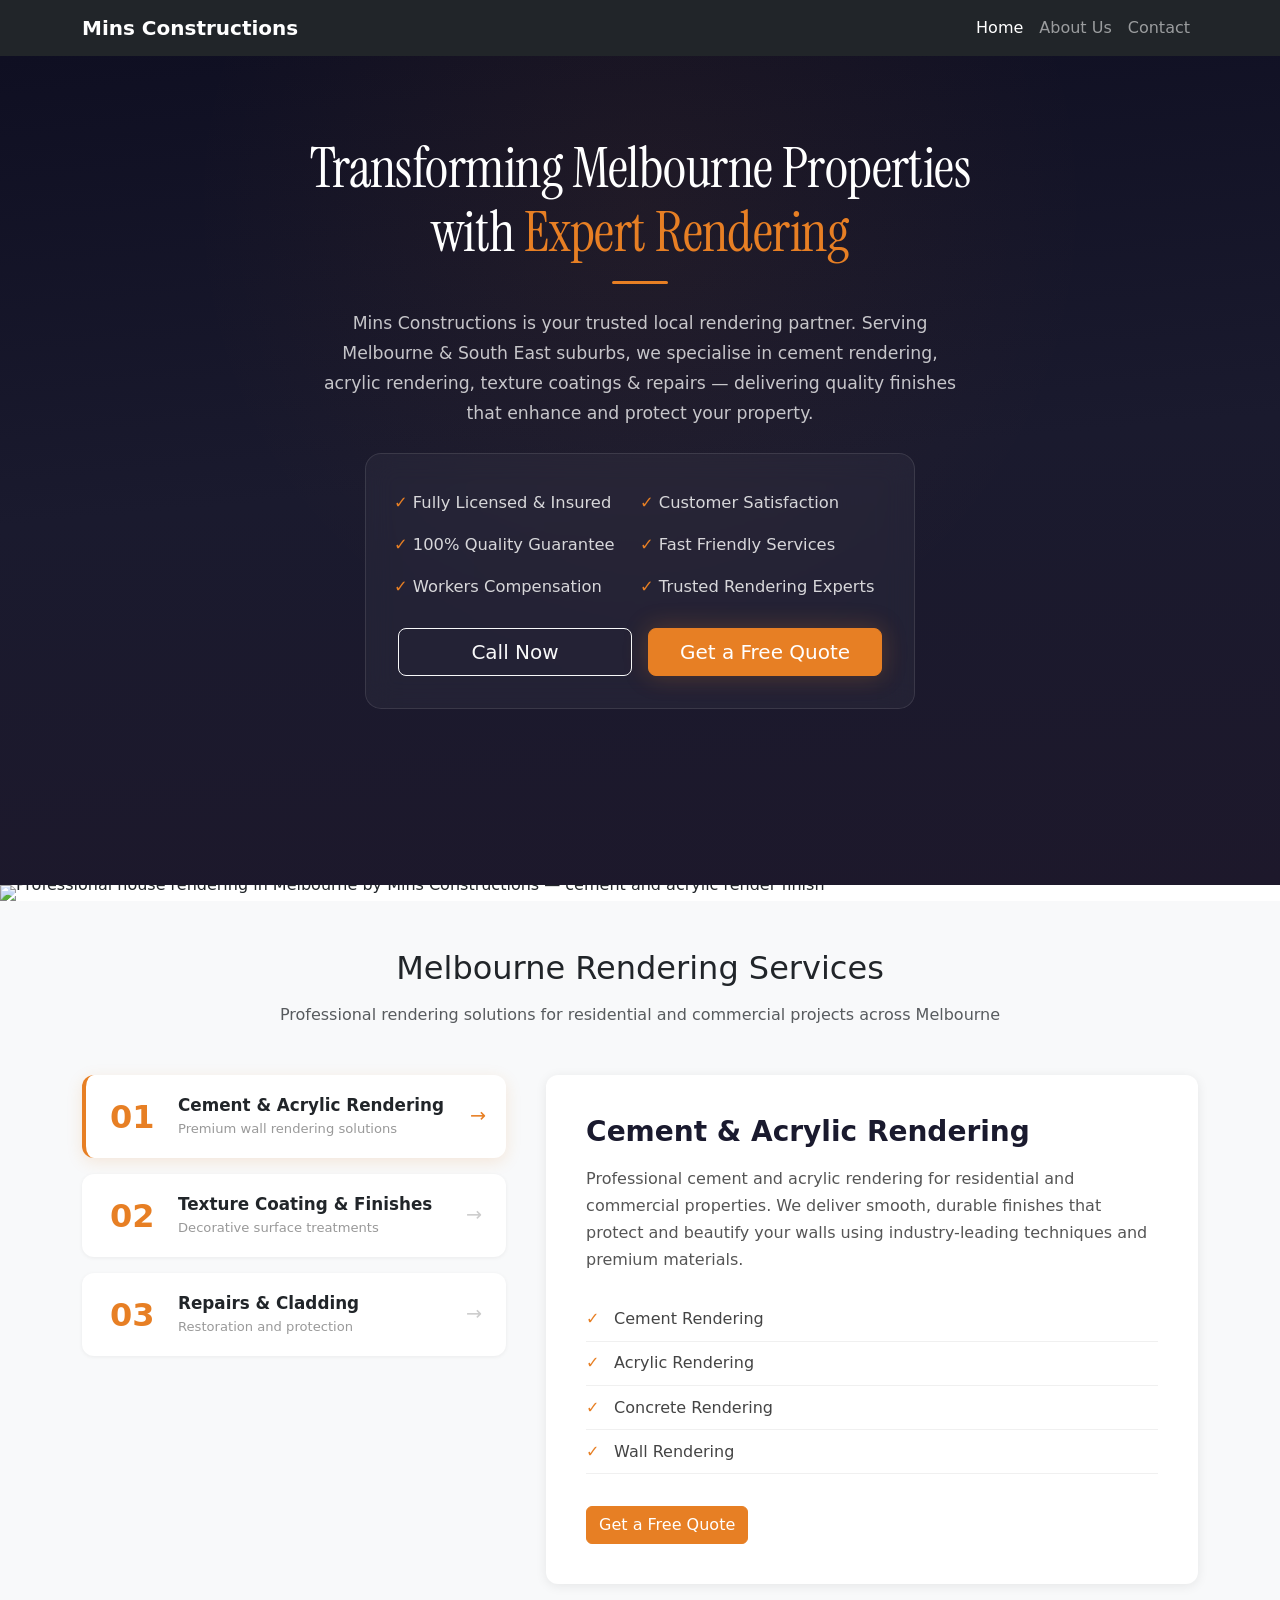
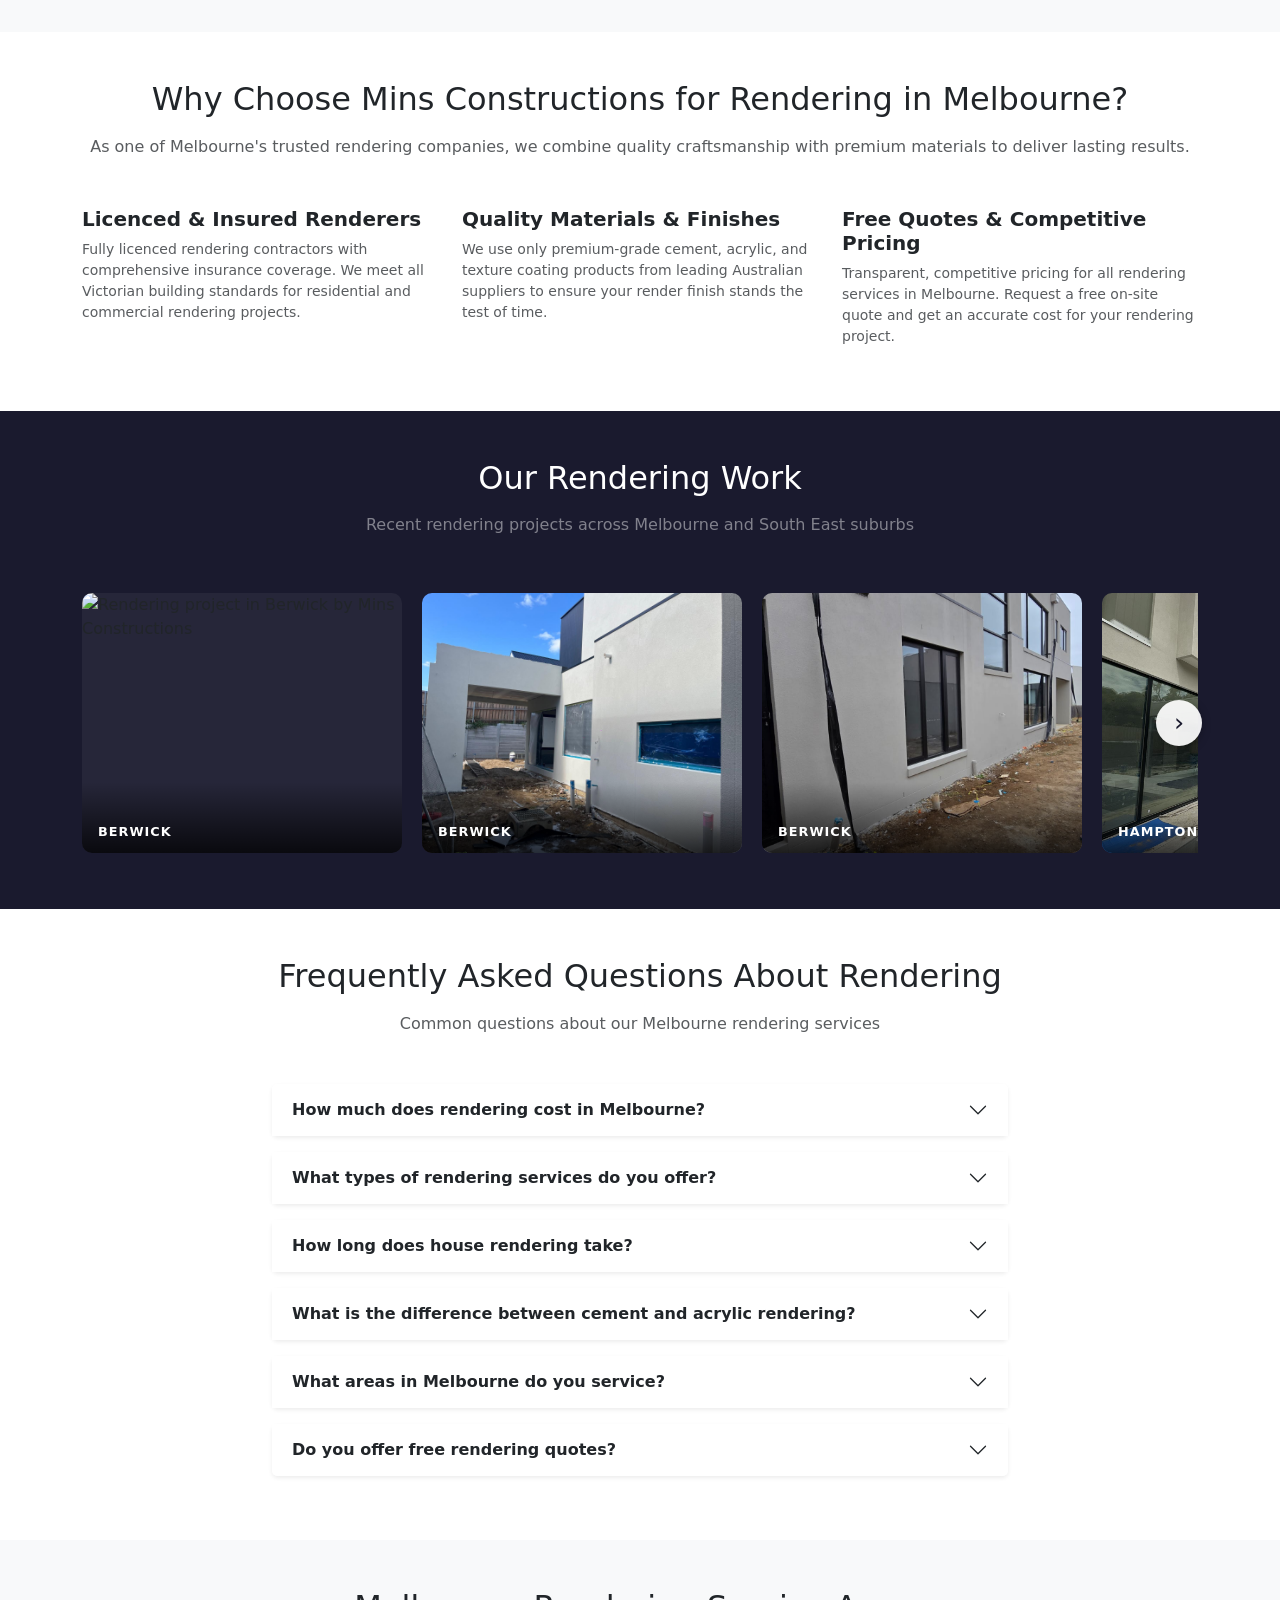
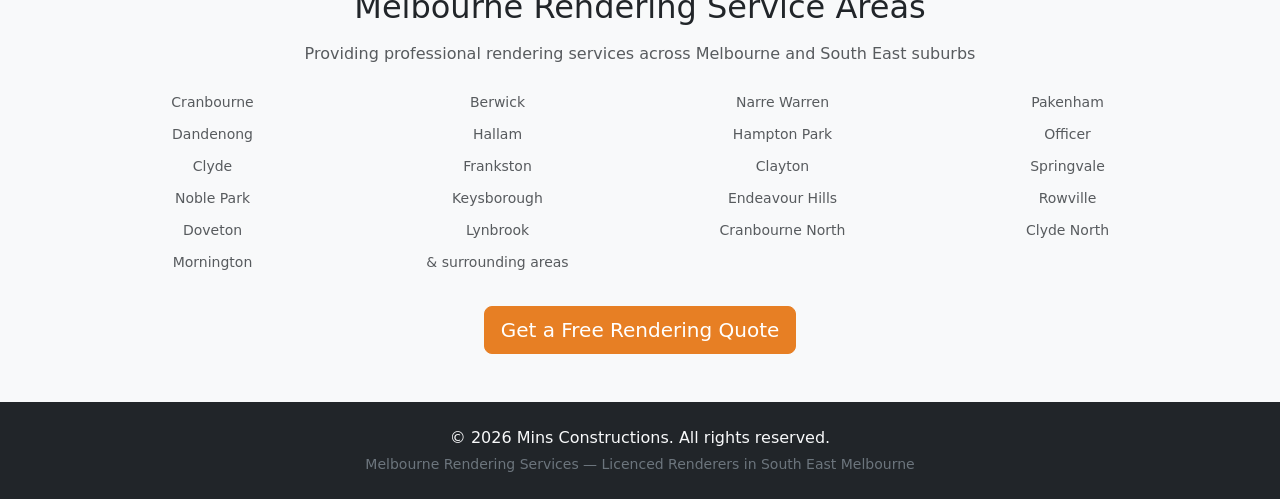
==== index.html @ 4effcf5e "Homepage redesign: interactive services, gallery reel, SEO overhaul, hero polish, and branding Major" ====
<!DOCTYPE html>
<html lang="en">
<head>
  <meta charset="UTF-8">
  <meta name="viewport" content="width=device-width, initial-scale=1">
  <link rel="icon" type="image/svg+xml" href="images/logo.svg">
  <link rel="icon" type="image/png" sizes="32x32" href="images/favicon-32.png">
  <link rel="icon" type="image/png" sizes="16x16" href="images/favicon-16.png">
  <title>Expert Rendering Services Melbourne | Mins Constructions | Licenced Renderers</title>
  <meta name="description" content="Mins Constructions — your trusted Melbourne rendering specialists. Cement rendering, acrylic rendering, texture coatings &amp; repairs across South East Melbourne. Licenced, insured &amp; quality guaranteed. Free quotes.">
  <link rel="canonical" href="https://minsconstructions.com.au/">
  <meta property="og:title" content="Expert Rendering Services Melbourne | Mins Constructions">
  <meta property="og:description" content="Your trusted Melbourne rendering specialists. Cement &amp; acrylic rendering, texture coatings &amp; repairs across South East Melbourne. Free quotes.">
  <meta property="og:type" content="website">
  <meta property="og:url" content="https://minsconstructions.com.au/">
  <meta property="og:locale" content="en_AU">
  <meta property="og:site_name" content="Mins Constructions">
  <meta property="og:image" content="https://minsconstructions.com.au/photos/site/home_page.jpg">
  <meta name="twitter:card" content="summary_large_image">
  <meta name="twitter:title" content="Expert Rendering Services Melbourne | Mins Constructions">
  <meta name="twitter:description" content="Your trusted Melbourne rendering specialists. Cement &amp; acrylic rendering, texture coatings &amp; repairs across South East Melbourne. Free quotes.">
  <meta name="twitter:image" content="https://minsconstructions.com.au/photos/site/home_page.jpg">
  <meta name="robots" content="index, follow">
  <meta name="author" content="Mins Constructions">
  <meta name="keywords" content="rendering Melbourne, renderers Melbourne, Melbourne rendering services, cement rendering Melbourne, acrylic rendering Melbourne, house rendering Melbourne, wall rendering, rendering company Melbourne, render construction, Cranbourne rendering, Berwick rendering, Narre Warren rendering, Dandenong rendering, Pakenham rendering, South East Melbourne rendering, rendering services Melbourne, Hebel rendering, texture coating Melbourne, rendering specialists Melbourne, rendering contractors Melbourne">
  <meta name="geo.region" content="AU-VIC">
  <meta name="geo.placename" content="South East Melbourne">
  <script type="application/ld+json">
  {
    "@context": "https://schema.org",
    "@type": "LocalBusiness",
    "@id": "https://minsconstructions.com.au/#business",
    "name": "Mins Constructions",
    "description": "Licenced Melbourne renderers providing professional rendering services including cement rendering, acrylic rendering, texture coating, Hebel rendering, render cladding, and render repairs for residential and commercial properties across Melbourne and South East suburbs.",
    "url": "https://minsconstructions.com.au/",
    "telephone": "+61494368587",
    "email": "contact@minsconstructions.com.au",
    "image": "https://minsconstructions.com.au/photos/site/home_page.jpg",
    "priceRange": "$$",
    "address": {
      "@type": "PostalAddress",
      "addressLocality": "South East Melbourne",
      "addressRegion": "VIC",
      "addressCountry": "AU"
    },
    "geo": {
      "@type": "GeoCoordinates",
      "latitude": -38.0996,
      "longitude": 145.2834
    },
    "areaServed": [
      {"@type": "City", "name": "Melbourne"},
      {"@type": "City", "name": "Cranbourne"},
      {"@type": "City", "name": "Berwick"},
      {"@type": "City", "name": "Narre Warren"},
      {"@type": "City", "name": "Pakenham"},
      {"@type": "City", "name": "Officer"},
      {"@type": "City", "name": "Clyde"},
      {"@type": "City", "name": "Dandenong"},
      {"@type": "City", "name": "Hallam"},
      {"@type": "City", "name": "Hampton Park"},
      {"@type": "City", "name": "Frankston"},
      {"@type": "City", "name": "Clayton"},
      {"@type": "City", "name": "Springvale"},
      {"@type": "City", "name": "Noble Park"},
      {"@type": "City", "name": "Keysborough"},
      {"@type": "City", "name": "Endeavour Hills"},
      {"@type": "City", "name": "Rowville"},
      {"@type": "City", "name": "Doveton"},
      {"@type": "City", "name": "Lynbrook"},
      {"@type": "City", "name": "Cranbourne North"},
      {"@type": "City", "name": "Clyde North"},
      {"@type": "City", "name": "Mornington"}
    ],
    "hasOfferCatalog": {
      "@type": "OfferCatalog",
      "name": "Rendering Services",
      "itemListElement": [
        {"@type": "Offer", "itemOffered": {"@type": "Service", "name": "Cement Rendering"}},
        {"@type": "Offer", "itemOffered": {"@type": "Service", "name": "Acrylic Rendering"}},
        {"@type": "Offer", "itemOffered": {"@type": "Service", "name": "Texture Coating"}},
        {"@type": "Offer", "itemOffered": {"@type": "Service", "name": "Render Cladding"}},
        {"@type": "Offer", "itemOffered": {"@type": "Service", "name": "Wall Rendering"}},
        {"@type": "Offer", "itemOffered": {"@type": "Service", "name": "Hebel Rendering"}},
        {"@type": "Offer", "itemOffered": {"@type": "Service", "name": "Float & Set"}},
        {"@type": "Offer", "itemOffered": {"@type": "Service", "name": "Concrete Rendering"}},
        {"@type": "Offer", "itemOffered": {"@type": "Service", "name": "Sand & Cement Repairs"}}
      ]
    },
    "aggregateRating": {
      "@type": "AggregateRating",
      "ratingValue": "4.8",
      "reviewCount": "6",
      "bestRating": "5"
    },
    "openingHoursSpecification": [
      {
        "@type": "OpeningHoursSpecification",
        "dayOfWeek": ["Monday", "Tuesday", "Wednesday", "Thursday", "Friday"],
        "opens": "07:00",
        "closes": "17:00"
      },
      {
        "@type": "OpeningHoursSpecification",
        "dayOfWeek": "Saturday",
        "opens": "08:00",
        "closes": "12:00"
      }
    ]
  }
  </script>
  <script type="application/ld+json">
  {
    "@context": "https://schema.org",
    "@type": "WebSite",
    "name": "Mins Constructions",
    "url": "https://minsconstructions.com.au/"
  }
  </script>
  <script type="application/ld+json">
  {
    "@context": "https://schema.org",
    "@type": "BreadcrumbList",
    "itemListElement": [
      {"@type": "ListItem", "position": 1, "name": "Home", "item": "https://minsconstructions.com.au/"}
    ]
  }
  </script>
  <script type="application/ld+json">
  {
    "@context": "https://schema.org",
    "@type": "FAQPage",
    "mainEntity": [
      {
        "@type": "Question",
        "name": "How much does rendering cost in Melbourne?",
        "acceptedAnswer": {
          "@type": "Answer",
          "text": "Rendering costs in Melbourne typically range from $30 to $60 per square metre depending on the type of render (cement or acrylic), surface condition, and project size. Mins Constructions offers free on-site quotes so you get an accurate price for your specific project."
        }
      },
      {
        "@type": "Question",
        "name": "What types of rendering services do you offer in Melbourne?",
        "acceptedAnswer": {
          "@type": "Answer",
          "text": "We offer a full range of rendering services across Melbourne including cement rendering, acrylic rendering, texture coating, Hebel rendering, float and set plastering, concrete rendering, wall rendering, render cladding, and sand and cement repairs for both residential and commercial properties."
        }
      },
      {
        "@type": "Question",
        "name": "How long does house rendering take?",
        "acceptedAnswer": {
          "@type": "Answer",
          "text": "A standard house rendering project in Melbourne typically takes 3 to 7 days depending on the size of the property, the type of render chosen, and weather conditions. Larger commercial projects may take longer. We provide a clear timeline with every quote."
        }
      },
      {
        "@type": "Question",
        "name": "What is the difference between cement rendering and acrylic rendering?",
        "acceptedAnswer": {
          "@type": "Answer",
          "text": "Cement rendering uses a sand and cement mix that creates a strong, traditional finish ideal for brick and block walls. Acrylic rendering uses a polymer-modified mix that is more flexible, crack-resistant, and comes in a wider range of colours and textures. Both are popular choices for Melbourne homes."
        }
      },
      {
        "@type": "Question",
        "name": "What areas in Melbourne do you service?",
        "acceptedAnswer": {
          "@type": "Answer",
          "text": "Mins Constructions provides rendering services across Melbourne and South East Melbourne including Cranbourne, Berwick, Narre Warren, Pakenham, Officer, Clyde, Dandenong, Hallam, Hampton Park, Frankston, Clayton, Springvale, Noble Park, Keysborough, Endeavour Hills, Rowville, and surrounding suburbs."
        }
      },
      {
        "@type": "Question",
        "name": "Do you offer free rendering quotes?",
        "acceptedAnswer": {
          "@type": "Answer",
          "text": "Yes, Mins Constructions offers completely free, no-obligation quotes for all rendering projects in Melbourne. Contact us by phone or through our online form and we will arrange a convenient time to assess your project and provide a detailed quote."
        }
      }
    ]
  }
  </script>
  <link rel="preconnect" href="https://fonts.googleapis.com">
  <link rel="preconnect" href="https://fonts.gstatic.com" crossorigin>
  <link href="https://fonts.googleapis.com/css2?family=Instrument+Serif&display=swap" rel="stylesheet">
  <link href="https://cdn.jsdelivr.net/npm/bootstrap@5.3.8/dist/css/bootstrap.min.css" rel="stylesheet" crossorigin="anonymous">
  <link rel="stylesheet" href="css/custom.css">
</head>
<body>

  <nav class="navbar navbar-expand-lg navbar-dark bg-dark sticky-top">
    <div class="container">
      <a class="navbar-brand fw-bold" href="index.html">Mins Constructions</a>
      <button class="navbar-toggler" type="button" data-bs-toggle="collapse" data-bs-target="#mainNav" aria-controls="mainNav" aria-expanded="false" aria-label="Toggle navigation">
        <span class="navbar-toggler-icon"></span>
      </button>
      <div class="collapse navbar-collapse" id="mainNav">
        <ul class="navbar-nav ms-auto">
          <li class="nav-item"><a class="nav-link active" aria-current="page" href="index.html">Home</a></li>
          <li class="nav-item"><a class="nav-link" href="about.html">About Us</a></li>
          <li class="nav-item"><a class="nav-link" href="contact.html">Contact</a></li>
        </ul>
      </div>
    </div>
  </nav>

  <section class="hero text-center">
    <div class="container">
      <h1 class="display-4 mb-3 hero-title">Transforming Melbourne Properties<br class="d-none d-lg-inline"> with <span class="text-accent">Expert Rendering</span></h1>
      <div class="hero-accent mx-auto mb-4"></div>
      <p class="lead mb-4 hero-lead mx-auto">Mins Constructions is your trusted local rendering partner. Serving Melbourne &amp; South East suburbs, we specialise in cement rendering, acrylic rendering, texture coatings &amp; repairs — delivering quality finishes that enhance and protect your property.</p>
      <div class="hero-box mx-auto">
        <ul class="hero-services list-unstyled row g-2 text-start mb-4">
          <li class="col-6"><span class="text-accent">&#10003;</span> Fully Licensed &amp; Insured</li>
          <li class="col-6"><span class="text-accent">&#10003;</span> Customer Satisfaction</li>
          <li class="col-6"><span class="text-accent">&#10003;</span> 100% Quality Guarantee</li>
          <li class="col-6"><span class="text-accent">&#10003;</span> Fast Friendly Services</li>
          <li class="col-6"><span class="text-accent">&#10003;</span> Workers Compensation</li>
          <li class="col-6"><span class="text-accent">&#10003;</span> Trusted Rendering Experts</li>
        </ul>
        <div class="row g-3">
          <div class="col-12 col-sm-6">
            <a href="tel:0494368587" class="btn btn-outline-light btn-lg w-100">Call Now</a>
          </div>
          <div class="col-12 col-sm-6">
            <a href="contact.html" class="btn btn-primary btn-lg w-100">Get a Free Quote</a>
          </div>
        </div>
      </div>
    </div>
  </section>

  <div class="content-overlay">
    <section class="parallax-section">
      <img src="photos/site/home_page.jpg" alt="Professional house rendering in Melbourne by Mins Constructions — cement and acrylic render finish" class="parallax-img">
    </section>

    <section id="services" class="py-5 bg-light">
      <div class="container">
        <h2 class="text-center mb-3">Melbourne Rendering Services</h2>
        <p class="text-center text-muted mb-5">Professional rendering solutions for residential and commercial projects across Melbourne</p>
        <div class="services-split">
          <div class="services-cards">
            <div class="svc-card active" data-svc="0">
              <span class="svc-num">01</span>
              <div class="svc-info">
                <h4 class="svc-title">Cement &amp; Acrylic Rendering</h4>
                <p class="svc-tagline">Premium wall rendering solutions</p>
              </div>
              <span class="svc-arrow">&rarr;</span>
            </div>
            <div class="svc-card" data-svc="1">
              <span class="svc-num">02</span>
              <div class="svc-info">
                <h4 class="svc-title">Texture Coating &amp; Finishes</h4>
                <p class="svc-tagline">Decorative surface treatments</p>
              </div>
              <span class="svc-arrow">&rarr;</span>
            </div>
            <div class="svc-card" data-svc="2">
              <span class="svc-num">03</span>
              <div class="svc-info">
                <h4 class="svc-title">Repairs &amp; Cladding</h4>
                <p class="svc-tagline">Restoration and protection</p>
              </div>
              <span class="svc-arrow">&rarr;</span>
            </div>
          </div>
          <div class="svc-detail">
            <div class="svc-detail-inner active" data-detail="0">
              <h3>Cement &amp; Acrylic Rendering</h3>
              <p>Professional cement and acrylic rendering for residential and commercial properties. We deliver smooth, durable finishes that protect and beautify your walls using industry-leading techniques and premium materials.</p>
              <ul>
                <li>Cement Rendering</li>
                <li>Acrylic Rendering</li>
                <li>Concrete Rendering</li>
                <li>Wall Rendering</li>
              </ul>
              <a href="contact.html" class="btn btn-primary">Get a Free Quote</a>
            </div>
            <div class="svc-detail-inner" data-detail="1">
              <h3>Texture Coating &amp; Specialist Finishes</h3>
              <p>Transform your walls with decorative texture coatings and specialist plastering. From modern smooth finishes to bold textured surfaces, we create the exact look you envision with precision and care.</p>
              <ul>
                <li>Texture Coating</li>
                <li>Float &amp; Set Plastering</li>
                <li>Hebel Rendering</li>
              </ul>
              <a href="contact.html" class="btn btn-primary">Get a Free Quote</a>
            </div>
            <div class="svc-detail-inner" data-detail="2">
              <h3>Repairs &amp; Cladding</h3>
              <p>Expert repair and restoration of damaged render surfaces, plus seamless render-over-cladding systems for a weather-resistant exterior that stands the test of time.</p>
              <ul>
                <li>Sand &amp; Cement Repairs</li>
                <li>Render Cladding</li>
                <li>Surface Restoration</li>
              </ul>
              <a href="contact.html" class="btn btn-primary">Get a Free Quote</a>
            </div>
          </div>
        </div>
      </div>
    </section>

    <section class="py-5 bg-white">
      <div class="container">
        <h2 class="text-center mb-3">Why Choose Mins Constructions for Rendering in Melbourne?</h2>
        <p class="text-muted text-center mb-5">As one of Melbourne's trusted rendering companies, we combine quality craftsmanship with premium materials to deliver lasting results.</p>
        <div class="row g-4">
          <div class="col-md-4">
            <h5 class="fw-semibold">Licenced &amp; Insured Renderers</h5>
            <p class="text-muted small">Fully licenced rendering contractors with comprehensive insurance coverage. We meet all Victorian building standards for residential and commercial rendering projects.</p>
          </div>
          <div class="col-md-4">
            <h5 class="fw-semibold">Quality Materials &amp; Finishes</h5>
            <p class="text-muted small">We use only premium-grade cement, acrylic, and texture coating products from leading Australian suppliers to ensure your render finish stands the test of time.</p>
          </div>
          <div class="col-md-4">
            <h5 class="fw-semibold">Free Quotes &amp; Competitive Pricing</h5>
            <p class="text-muted small">Transparent, competitive pricing for all rendering services in Melbourne. Request a free on-site quote and get an accurate cost for your rendering project.</p>
          </div>
        </div>
      </div>
    </section>

    <section class="py-5 gallery-section">
      <div class="container">
        <h2 class="text-center text-white mb-3">Our Rendering Work</h2>
        <p class="text-center gallery-muted mb-5">Recent rendering projects across Melbourne and South East suburbs</p>
        <div id="gallery">
          <p class="text-center gallery-muted">Loading gallery...</p>
        </div>
      </div>
    </section>

    <section class="py-5 bg-white">
      <div class="container">
        <h2 class="text-center mb-3">Frequently Asked Questions About Rendering</h2>
        <p class="text-center text-muted mb-5">Common questions about our Melbourne rendering services</p>
        <div class="row justify-content-center">
          <div class="col-lg-8">
            <div class="accordion" id="faqAccordion">
              <div class="accordion-item border-0 mb-3 shadow-sm rounded">
                <h3 class="accordion-header">
                  <button class="accordion-button collapsed fw-semibold" type="button" data-bs-toggle="collapse" data-bs-target="#faq1">How much does rendering cost in Melbourne?</button>
                </h3>
                <div id="faq1" class="accordion-collapse collapse" data-bs-parent="#faqAccordion">
                  <div class="accordion-body text-muted">Rendering costs in Melbourne typically range from $30 to $60 per square metre depending on the type of render (cement or acrylic), surface condition, and project size. Mins Constructions offers free on-site quotes so you get an accurate price for your specific project.</div>
                </div>
              </div>
              <div class="accordion-item border-0 mb-3 shadow-sm rounded">
                <h3 class="accordion-header">
                  <button class="accordion-button collapsed fw-semibold" type="button" data-bs-toggle="collapse" data-bs-target="#faq2">What types of rendering services do you offer?</button>
                </h3>
                <div id="faq2" class="accordion-collapse collapse" data-bs-parent="#faqAccordion">
                  <div class="accordion-body text-muted">We offer a full range of rendering services across Melbourne including cement rendering, acrylic rendering, texture coating, Hebel rendering, float and set plastering, concrete rendering, wall rendering, render cladding, and sand and cement repairs for both residential and commercial properties.</div>
                </div>
              </div>
              <div class="accordion-item border-0 mb-3 shadow-sm rounded">
                <h3 class="accordion-header">
                  <button class="accordion-button collapsed fw-semibold" type="button" data-bs-toggle="collapse" data-bs-target="#faq3">How long does house rendering take?</button>
                </h3>
                <div id="faq3" class="accordion-collapse collapse" data-bs-parent="#faqAccordion">
                  <div class="accordion-body text-muted">A standard house rendering project in Melbourne typically takes 3 to 7 days depending on the size of the property, the type of render chosen, and weather conditions. Larger commercial projects may take longer. We provide a clear timeline with every quote.</div>
                </div>
              </div>
              <div class="accordion-item border-0 mb-3 shadow-sm rounded">
                <h3 class="accordion-header">
                  <button class="accordion-button collapsed fw-semibold" type="button" data-bs-toggle="collapse" data-bs-target="#faq4">What is the difference between cement and acrylic rendering?</button>
                </h3>
                <div id="faq4" class="accordion-collapse collapse" data-bs-parent="#faqAccordion">
                  <div class="accordion-body text-muted">Cement rendering uses a sand and cement mix that creates a strong, traditional finish ideal for brick and block walls. Acrylic rendering uses a polymer-modified mix that is more flexible, crack-resistant, and comes in a wider range of colours and textures. Both are popular choices for Melbourne homes.</div>
                </div>
              </div>
              <div class="accordion-item border-0 mb-3 shadow-sm rounded">
                <h3 class="accordion-header">
                  <button class="accordion-button collapsed fw-semibold" type="button" data-bs-toggle="collapse" data-bs-target="#faq5">What areas in Melbourne do you service?</button>
                </h3>
                <div id="faq5" class="accordion-collapse collapse" data-bs-parent="#faqAccordion">
                  <div class="accordion-body text-muted">Mins Constructions provides rendering services across Melbourne and South East Melbourne including Cranbourne, Berwick, Narre Warren, Pakenham, Officer, Clyde, Dandenong, Hallam, Hampton Park, Frankston, Clayton, Springvale, Noble Park, Keysborough, Endeavour Hills, Rowville, and surrounding suburbs.</div>
                </div>
              </div>
              <div class="accordion-item border-0 mb-3 shadow-sm rounded">
                <h3 class="accordion-header">
                  <button class="accordion-button collapsed fw-semibold" type="button" data-bs-toggle="collapse" data-bs-target="#faq6">Do you offer free rendering quotes?</button>
                </h3>
                <div id="faq6" class="accordion-collapse collapse" data-bs-parent="#faqAccordion">
                  <div class="accordion-body text-muted">Yes, Mins Constructions offers completely free, no-obligation quotes for all rendering projects in Melbourne. Contact us by phone or through our online form and we will arrange a convenient time to assess your project and provide a detailed quote.</div>
                </div>
              </div>
            </div>
          </div>
        </div>
      </div>
    </section>

    <section class="py-5 bg-light">
      <div class="container">
        <h2 class="text-center mb-3">Melbourne Rendering Service Areas</h2>
        <p class="text-center text-muted mb-4">Providing professional rendering services across Melbourne and South East suburbs</p>
        <div class="row text-center">
          <div class="col-6 col-sm-4 col-md-3 mb-2"><span class="text-muted small">Cranbourne</span></div>
          <div class="col-6 col-sm-4 col-md-3 mb-2"><span class="text-muted small">Berwick</span></div>
          <div class="col-6 col-sm-4 col-md-3 mb-2"><span class="text-muted small">Narre Warren</span></div>
          <div class="col-6 col-sm-4 col-md-3 mb-2"><span class="text-muted small">Pakenham</span></div>
          <div class="col-6 col-sm-4 col-md-3 mb-2"><span class="text-muted small">Dandenong</span></div>
          <div class="col-6 col-sm-4 col-md-3 mb-2"><span class="text-muted small">Hallam</span></div>
          <div class="col-6 col-sm-4 col-md-3 mb-2"><span class="text-muted small">Hampton Park</span></div>
          <div class="col-6 col-sm-4 col-md-3 mb-2"><span class="text-muted small">Officer</span></div>
          <div class="col-6 col-sm-4 col-md-3 mb-2"><span class="text-muted small">Clyde</span></div>
          <div class="col-6 col-sm-4 col-md-3 mb-2"><span class="text-muted small">Frankston</span></div>
          <div class="col-6 col-sm-4 col-md-3 mb-2"><span class="text-muted small">Clayton</span></div>
          <div class="col-6 col-sm-4 col-md-3 mb-2"><span class="text-muted small">Springvale</span></div>
          <div class="col-6 col-sm-4 col-md-3 mb-2"><span class="text-muted small">Noble Park</span></div>
          <div class="col-6 col-sm-4 col-md-3 mb-2"><span class="text-muted small">Keysborough</span></div>
          <div class="col-6 col-sm-4 col-md-3 mb-2"><span class="text-muted small">Endeavour Hills</span></div>
          <div class="col-6 col-sm-4 col-md-3 mb-2"><span class="text-muted small">Rowville</span></div>
          <div class="col-6 col-sm-4 col-md-3 mb-2"><span class="text-muted small">Doveton</span></div>
          <div class="col-6 col-sm-4 col-md-3 mb-2"><span class="text-muted small">Lynbrook</span></div>
          <div class="col-6 col-sm-4 col-md-3 mb-2"><span class="text-muted small">Cranbourne North</span></div>
          <div class="col-6 col-sm-4 col-md-3 mb-2"><span class="text-muted small">Clyde North</span></div>
          <div class="col-6 col-sm-4 col-md-3 mb-2"><span class="text-muted small">Mornington</span></div>
          <div class="col-6 col-sm-4 col-md-3 mb-2"><span class="text-muted small">&amp; surrounding areas</span></div>
        </div>
        <div class="text-center mt-4">
          <a href="contact.html" class="btn btn-primary btn-lg">Get a Free Rendering Quote</a>
        </div>
      </div>
    </section>

    <footer class="bg-dark text-light py-4">
      <div class="container text-center">
        <p class="mb-1">&copy; 2026 Mins Constructions. All rights reserved.</p>
        <p class="mb-0 small text-secondary">Melbourne Rendering Services &mdash; Licenced Renderers in South East Melbourne</p>
      </div>
    </footer>
  </div>

  <script src="https://cdn.jsdelivr.net/npm/bootstrap@5.3.8/dist/js/bootstrap.bundle.min.js" crossorigin="anonymous"></script>
  <script src="js/gallery.js"></script>
  <script>
  (function() {
    var split = document.querySelector('.services-split');
    if (!split) return;

    var observer = new IntersectionObserver(function(entries) {
      entries.forEach(function(entry) {
        if (entry.isIntersecting) {
          entry.target.classList.add('in-view');
          observer.unobserve(entry.target);
        }
      });
    }, { threshold: 0.15 });

    observer.observe(split);

    var cards = split.querySelectorAll('.svc-card');
    var details = split.querySelectorAll('.svc-detail-inner');

    cards.forEach(function(card) {
      card.addEventListener('click', function() {
        var idx = card.getAttribute('data-svc');
        cards.forEach(function(c) { c.classList.remove('active'); });
        card.classList.add('active');
        details.forEach(function(d) { d.classList.remove('active'); });
        split.querySelector('[data-detail="' + idx + '"]').classList.add('active');
      });
    });
  })();
  </script>
</body>
</html>
---- css/custom.css ----
:root {
  --mc-primary: #e77f24;
  --mc-dark: #1a1a2e;
}

.btn-primary {
  --bs-btn-bg: var(--mc-primary);
  --bs-btn-border-color: var(--mc-primary);
  --bs-btn-hover-bg: #cf6d1a;
  --bs-btn-hover-border-color: #cf6d1a;
  --bs-btn-active-bg: #b8600f;
  --bs-btn-active-border-color: #b8600f;
}

.hero {
  background:
    radial-gradient(ellipse at 50% 18%, rgba(231, 127, 36, 0.06) 0%, transparent 50%),
    linear-gradient(175deg, #0f0f22 0%, #1a1a2e 50%, #1d182b 100%);
  color: #fff;
  padding: 5rem 0 11rem;
  position: sticky;
  top: 0;
  z-index: 0;
  overflow: hidden;
}

.hero-title {
  font-family: 'Instrument Serif', Georgia, serif;
  font-weight: 400;
  letter-spacing: -0.01em;
  line-height: 1.15;
  opacity: 0;
  animation: heroFadeUp 0.9s cubic-bezier(0.22, 1, 0.36, 1) forwards;
}

.hero-accent {
  width: 56px;
  height: 3px;
  background: var(--mc-primary);
  border-radius: 2px;
  transform: scaleX(0);
  animation: heroAccent 0.6s ease 0.35s forwards;
}

.hero-lead {
  max-width: 640px;
  font-size: 1.08rem;
  line-height: 1.75;
  color: rgba(255, 255, 255, 0.75);
  opacity: 0;
  animation: heroFadeUp 0.9s cubic-bezier(0.22, 1, 0.36, 1) 0.5s forwards;
}

.hero-box {
  max-width: 550px;
  background: rgba(255, 255, 255, 0.04);
  backdrop-filter: blur(14px);
  -webkit-backdrop-filter: blur(14px);
  border: 1px solid rgba(255, 255, 255, 0.1);
  border-radius: 1rem;
  padding: 2rem;
  opacity: 0;
  animation: heroFadeUp 0.9s cubic-bezier(0.22, 1, 0.36, 1) 0.7s forwards;
}

.hero-services li {
  font-size: 1.02rem;
  padding: 0.3rem 0;
  color: rgba(255, 255, 255, 0.82);
}

.hero .btn-primary {
  box-shadow: 0 0 24px rgba(231, 127, 36, 0.25);
}

.btn-outline-light:hover {
  color: var(--mc-dark);
}

@keyframes heroFadeUp {
  from { opacity: 0; transform: translateY(28px); }
  to { opacity: 1; transform: translateY(0); }
}

@keyframes heroAccent {
  to { transform: scaleX(1); }
}

.content-overlay {
  position: relative;
  z-index: 1;
  background-color: #fff;
}

.parallax-section {
  line-height: 0;
}

.parallax-img {
  width: 100%;
  height: auto;
  display: block;
}

/* Services interactive section */
.services-split {
  display: flex;
  gap: 2.5rem;
  align-items: flex-start;
  opacity: 0;
  transform: translateY(40px);
  transition: opacity 0.6s ease, transform 0.6s ease;
}

.services-split.in-view {
  opacity: 1;
  transform: translateY(0);
}

.services-cards {
  flex: 0 0 38%;
  display: flex;
  flex-direction: column;
  gap: 1rem;
}

.svc-card {
  display: flex;
  align-items: center;
  gap: 1.25rem;
  padding: 1.25rem 1.5rem;
  background: #fff;
  border-radius: 0.75rem;
  border-left: 4px solid transparent;
  cursor: pointer;
  transition: border-color 0.3s ease, box-shadow 0.3s ease, transform 0.4s ease, opacity 0.4s ease;
  box-shadow: 0 1px 4px rgba(0, 0, 0, 0.06);
  opacity: 0;
  transform: translateX(-40px);
}

.services-split.in-view .svc-card {
  opacity: 1;
  transform: translateX(0);
}

.services-split.in-view .svc-card:nth-child(1) { transition-delay: 0.15s; }
.services-split.in-view .svc-card:nth-child(2) { transition-delay: 0.3s; }
.services-split.in-view .svc-card:nth-child(3) { transition-delay: 0.45s; }

.services-split.in-view .svc-card:hover {
  box-shadow: 0 4px 16px rgba(0, 0, 0, 0.1);
  transform: translateX(4px);
}

.svc-card.active {
  border-left-color: var(--mc-primary);
  box-shadow: 0 4px 16px rgba(231, 127, 36, 0.15);
}

.svc-num {
  font-size: 2rem;
  font-weight: 700;
  color: var(--mc-primary);
  line-height: 1;
  min-width: 48px;
}

.svc-info {
  flex: 1;
}

.svc-title {
  font-size: 1.05rem;
  font-weight: 600;
  margin-bottom: 0.2rem;
}

.svc-tagline {
  font-size: 0.82rem;
  color: #999;
  margin-bottom: 0;
}

.svc-arrow {
  font-size: 1.2rem;
  color: #ccc;
  transition: color 0.3s ease, transform 0.3s ease;
}

.svc-card.active .svc-arrow {
  color: var(--mc-primary);
  transform: translateX(4px);
}

.svc-detail {
  flex: 1;
  opacity: 0;
  transform: translateX(40px);
  transition: opacity 0.6s ease 0.4s, transform 0.6s ease 0.4s;
}

.services-split.in-view .svc-detail {
  opacity: 1;
  transform: translateX(0);
}

.svc-detail-inner {
  display: none;
  background: #fff;
  padding: 2.5rem;
  border-radius: 0.75rem;
  box-shadow: 0 2px 12px rgba(0, 0, 0, 0.08);
}

.svc-detail-inner.active {
  display: block;
  animation: svcFadeIn 0.35s ease;
}

@keyframes svcFadeIn {
  from { opacity: 0; transform: translateY(10px); }
  to { opacity: 1; transform: translateY(0); }
}

.svc-detail-inner h3 {
  font-weight: 700;
  margin-bottom: 1rem;
  color: var(--mc-dark);
}

.svc-detail-inner p {
  color: #555;
  line-height: 1.7;
  margin-bottom: 1.5rem;
}

.svc-detail-inner ul {
  list-style: none;
  padding: 0;
  margin-bottom: 2rem;
}

.svc-detail-inner ul li {
  padding: 0.6rem 0;
  border-bottom: 1px solid #f0f0f0;
  color: #444;
  padding-left: 1.75rem;
  position: relative;
}

.svc-detail-inner ul li::before {
  content: "\2713";
  position: absolute;
  left: 0;
  color: var(--mc-primary);
  font-weight: 700;
}

@media (max-width: 768px) {
  .services-split {
    flex-direction: column;
  }

  .services-cards {
    flex: auto;
    width: 100%;
  }

  .svc-detail {
    width: 100%;
  }
}

/* Gallery section */
.gallery-section {
  background: var(--mc-dark);
}

.gallery-muted {
  color: rgba(255, 255, 255, 0.45);
}

/* Gallery reel */
.greel-wrap {
  position: relative;
}

.greel {
  display: flex;
  gap: 1.25rem;
  overflow-x: auto;
  scroll-snap-type: x mandatory;
  scroll-behavior: smooth;
  padding: 0.5rem 0;
  -ms-overflow-style: none;
  scrollbar-width: none;
}

.greel::-webkit-scrollbar {
  display: none;
}

.greel-slide {
  flex: 0 0 320px;
  height: 260px;
  border-radius: 10px;
  overflow: hidden;
  position: relative;
  cursor: pointer;
  scroll-snap-align: start;
  background: rgba(255, 255, 255, 0.05);
  transition: transform 0.35s ease, box-shadow 0.35s ease;
}

.greel-slide:hover {
  transform: scale(1.03);
  box-shadow: 0 8px 30px rgba(0, 0, 0, 0.4);
}

.greel-slide img {
  width: 100%;
  height: 100%;
  object-fit: cover;
  display: block;
  transition: transform 0.45s ease;
}

.greel-slide:hover img {
  transform: scale(1.06);
}

.greel-caption {
  position: absolute;
  bottom: 0;
  left: 0;
  right: 0;
  padding: 2.5rem 1rem 0.75rem;
  background: linear-gradient(transparent, rgba(0, 0, 0, 0.75));
  color: #fff;
  font-size: 0.8rem;
  font-weight: 600;
  letter-spacing: 0.08em;
  text-transform: uppercase;
}

.greel-arrow {
  position: absolute;
  top: 50%;
  transform: translateY(-50%);
  z-index: 3;
  width: 46px;
  height: 46px;
  border-radius: 50%;
  border: none;
  background: rgba(255, 255, 255, 0.92);
  color: var(--mc-dark);
  font-size: 1.6rem;
  line-height: 1;
  cursor: pointer;
  transition: all 0.25s ease, opacity 0.3s ease;
  display: flex;
  align-items: center;
  justify-content: center;
  box-shadow: 0 2px 10px rgba(0, 0, 0, 0.25);
}

.greel-arrow:hover {
  background: var(--mc-primary);
  color: #fff;
  transform: translateY(-50%) scale(1.08);
}

.greel-prev { left: -0.25rem; }
.greel-next { right: -0.25rem; }

/* Gallery modal lightbox */
.gmodal {
  position: fixed;
  inset: 0;
  z-index: 10000;
  display: flex;
  align-items: center;
  justify-content: center;
  opacity: 0;
  visibility: hidden;
  transition: opacity 0.3s ease, visibility 0.3s ease;
}

.gmodal.active {
  opacity: 1;
  visibility: visible;
}

.gmodal-backdrop {
  position: absolute;
  inset: 0;
  background: rgba(0, 0, 0, 0.92);
  backdrop-filter: blur(12px);
  -webkit-backdrop-filter: blur(12px);
}

.gmodal-body {
  position: relative;
  max-width: 90vw;
  max-height: 88vh;
  display: flex;
  flex-direction: column;
  align-items: center;
  z-index: 1;
}

.gmodal.active .gmodal-body {
  animation: gmodalIn 0.3s ease forwards;
}

@keyframes gmodalIn {
  from { opacity: 0; transform: scale(0.94) translateY(10px); }
  to { opacity: 1; transform: scale(1) translateY(0); }
}

.gmodal-body img {
  max-width: 88vw;
  max-height: 78vh;
  object-fit: contain;
  border-radius: 6px;
  transition: opacity 0.2s ease, transform 0.2s ease;
}

.gmodal-close {
  position: absolute;
  top: 1.25rem;
  right: 1.25rem;
  z-index: 10;
  width: 44px;
  height: 44px;
  border-radius: 50%;
  border: 1px solid rgba(255, 255, 255, 0.2);
  background: rgba(255, 255, 255, 0.08);
  color: #fff;
  font-size: 1.5rem;
  line-height: 1;
  cursor: pointer;
  transition: background 0.2s ease, border-color 0.2s ease;
  display: flex;
  align-items: center;
  justify-content: center;
}

.gmodal-close:hover {
  background: rgba(255, 255, 255, 0.2);
  border-color: rgba(255, 255, 255, 0.4);
}

.gmodal-nav {
  position: absolute;
  top: 50%;
  transform: translateY(-50%);
  z-index: 10;
  width: 50px;
  height: 50px;
  border-radius: 50%;
  border: 1.5px solid rgba(255, 255, 255, 0.25);
  background: rgba(255, 255, 255, 0.06);
  color: #fff;
  font-size: 1.6rem;
  line-height: 1;
  cursor: pointer;
  transition: all 0.2s ease;
  display: flex;
  align-items: center;
  justify-content: center;
}

.gmodal-nav:hover {
  background: var(--mc-primary);
  border-color: var(--mc-primary);
}

.gmodal-prev { left: 1.5rem; }
.gmodal-next { right: 1.5rem; }

.gmodal-info {
  display: flex;
  justify-content: space-between;
  align-items: center;
  width: 100%;
  max-width: 88vw;
  padding: 0.85rem 0 0;
}

.gmodal-label {
  color: #fff;
  font-size: 0.85rem;
  font-weight: 600;
  letter-spacing: 0.06em;
  text-transform: uppercase;
}

.gmodal-counter {
  color: rgba(255, 255, 255, 0.45);
  font-size: 0.82rem;
}

@media (max-width: 768px) {
  .greel-slide {
    flex: 0 0 270px;
    height: 220px;
  }

  .greel-arrow {
    width: 36px;
    height: 36px;
    font-size: 1.3rem;
  }

  .gmodal-nav {
    width: 38px;
    height: 38px;
    font-size: 1.3rem;
  }

  .gmodal-prev { left: 0.5rem; }
  .gmodal-next { right: 0.5rem; }

  .gmodal-body img {
    max-width: 95vw;
    max-height: 70vh;
  }
}

footer a {
  color: var(--mc-primary);
  text-decoration: none;
}

footer a:hover {
  text-decoration: underline;
}

.text-accent {
  color: var(--mc-primary);
}

/* Contact page */
.contact-hero {
  background-color: var(--mc-dark);
  color: #fff;
  padding: 3.5rem 0;
}

.contact-icon {
  display: flex;
  align-items: center;
  justify-content: center;
  width: 44px;
  height: 44px;
  min-width: 44px;
  border-radius: 50%;
  background-color: var(--mc-primary);
  color: #fff;
  font-size: 1.2rem;
}

/* Review auto-scroll carousel */
.review-scroll-wrapper {
  overflow: hidden;
}

.review-scroll-track {
  display: flex;
  gap: 1.5rem;
  animation: reviewScroll 30s linear infinite;
  width: max-content;
}

.review-scroll-track:hover {
  animation-play-state: paused;
}

.review-card {
  flex: 0 0 300px;
  background: #fff;
  border: 1px solid #e0e0e0;
  border-radius: 0.75rem;
  padding: 1.5rem;
}

.review-stars {
  color: #f5a623;
  font-size: 1.2rem;
  margin-bottom: 0.75rem;
}

.review-text {
  font-size: 0.9rem;
  color: #555;
  margin-bottom: 0.75rem;
  font-style: italic;
}

.review-author {
  font-size: 0.85rem;
  font-weight: 600;
  color: #333;
  margin-bottom: 0;
}

@keyframes reviewScroll {
  0% {
    transform: translateX(0);
  }
  100% {
    transform: translateX(-50%);
  }
}
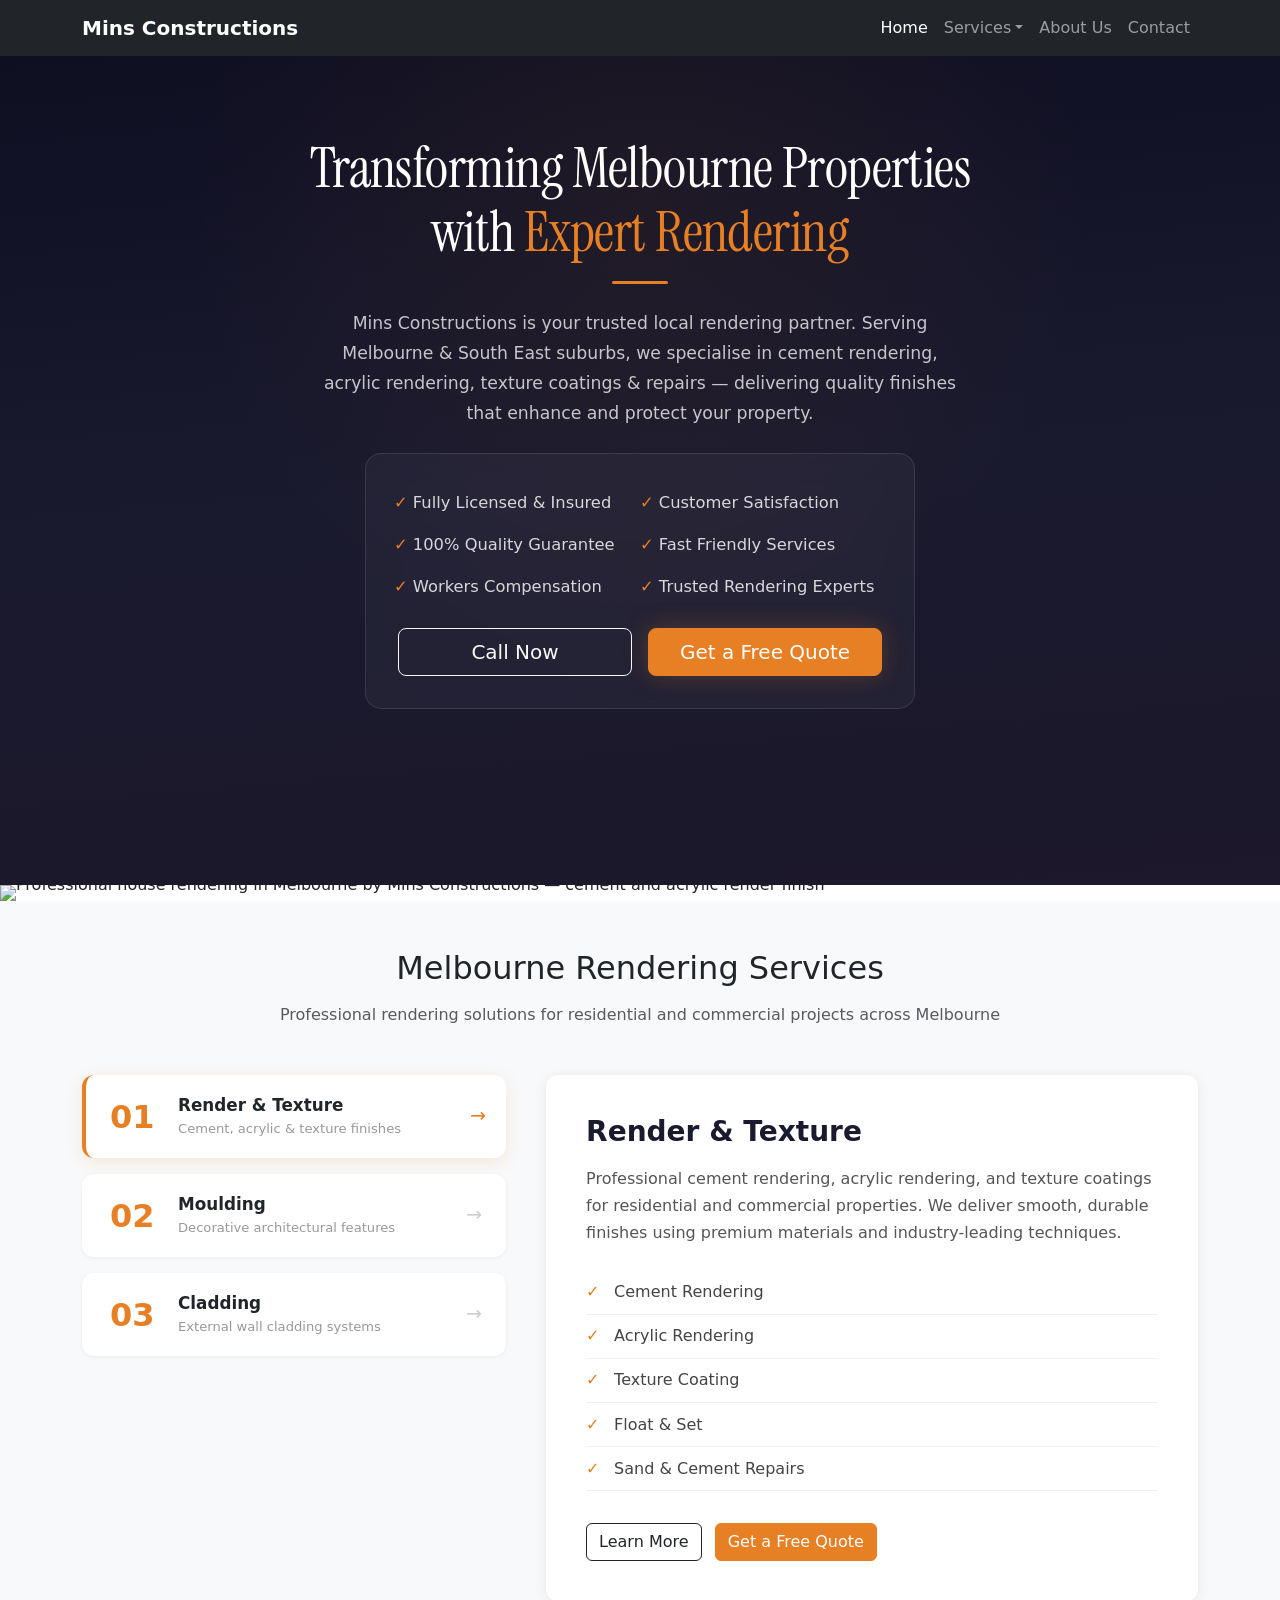
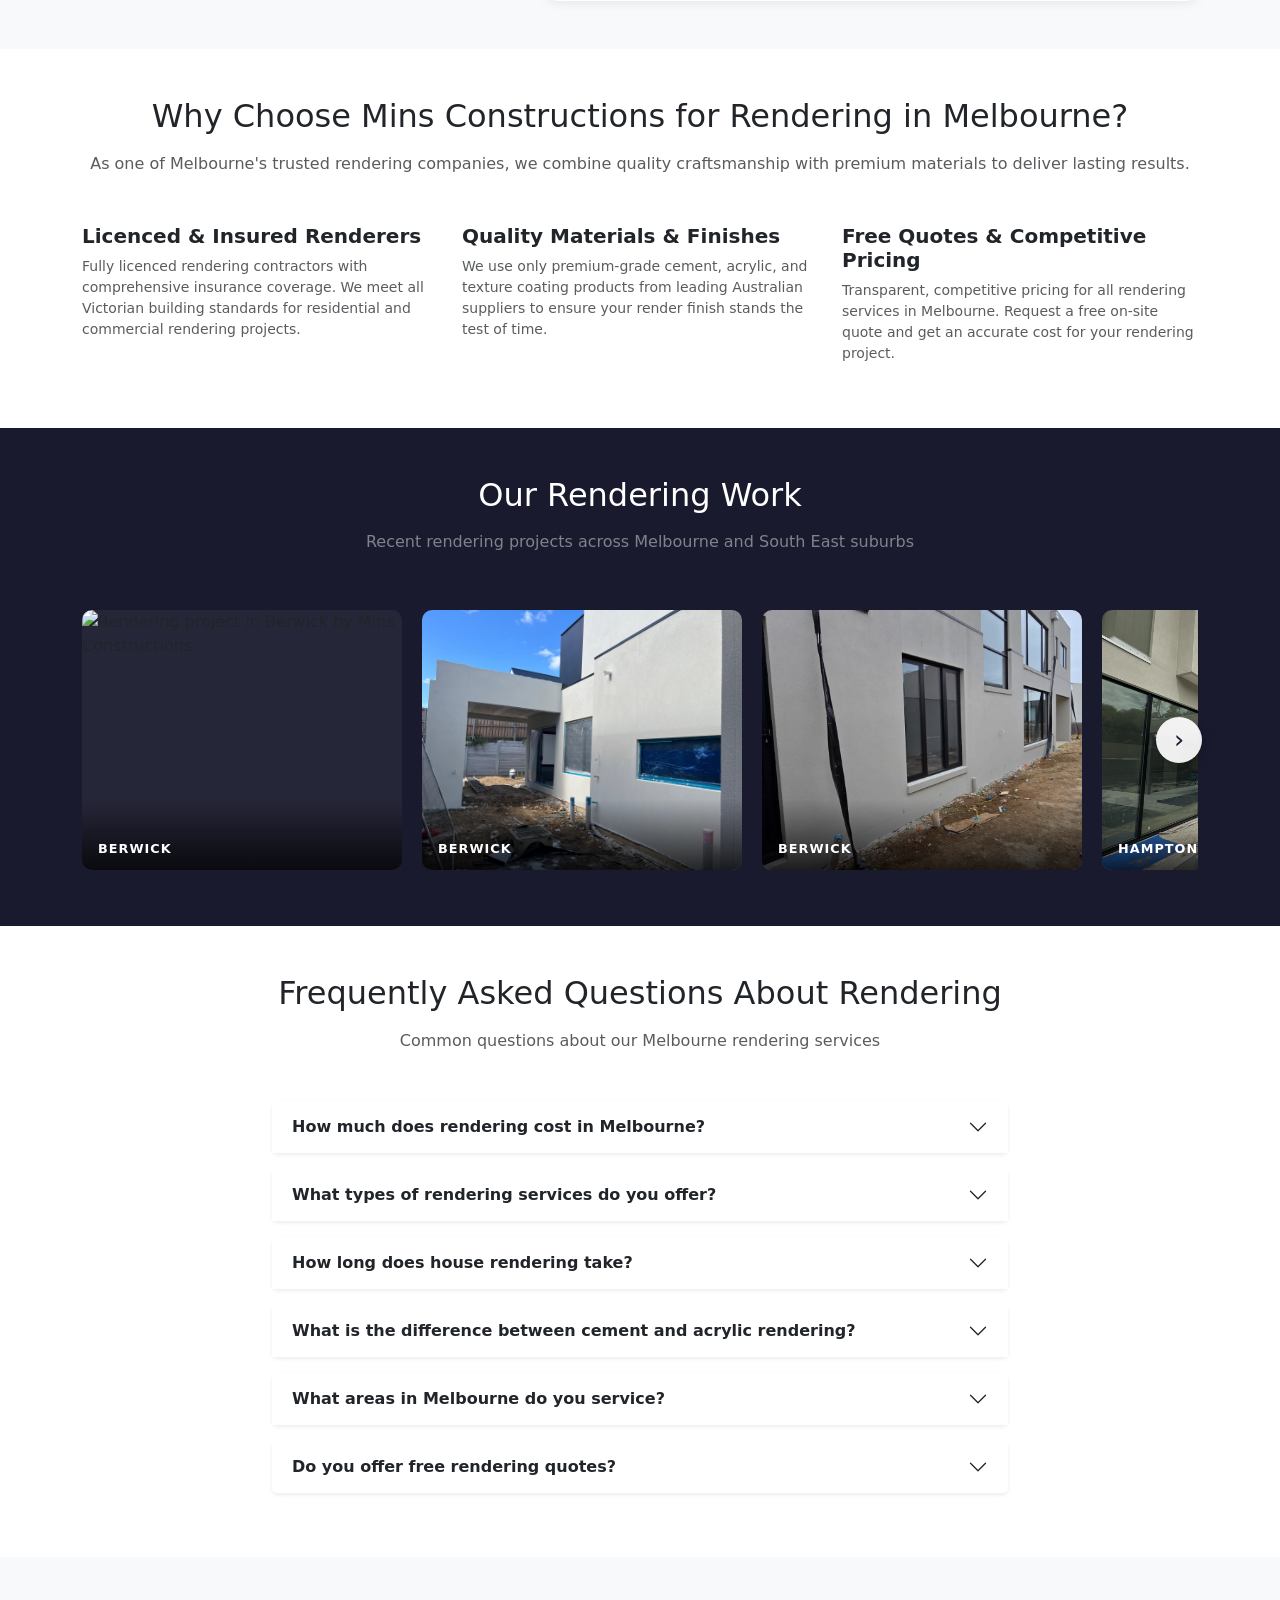
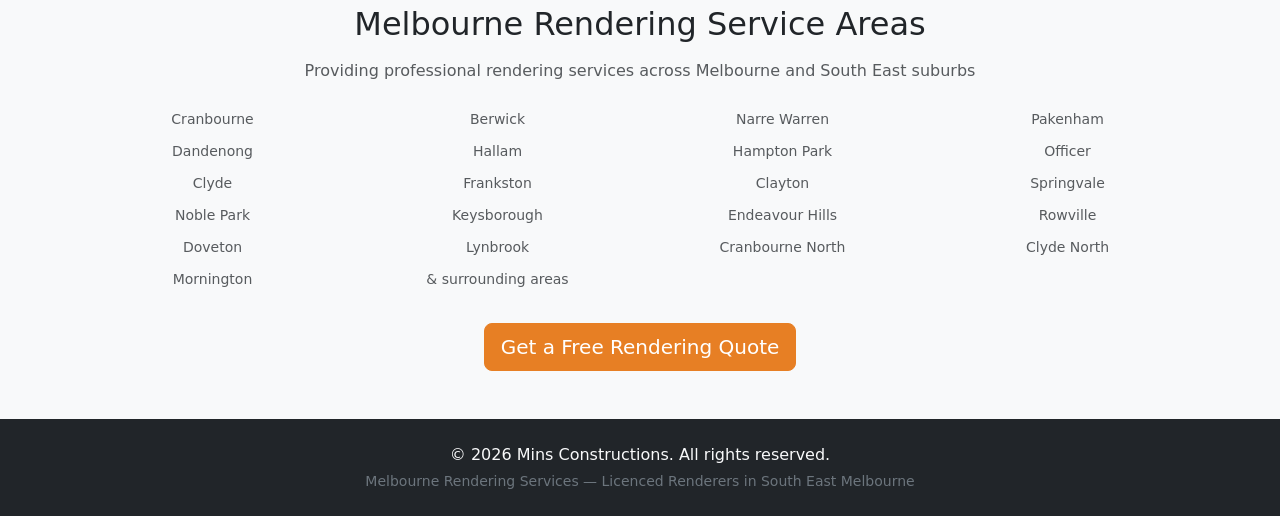
==== commit a4eae8ae: "Merge pull request #3 from hussyrez/feature/homepage-redesign-seo Restructure services: Render & Tex" ====
--- a/index.html
+++ b/index.html
@@ -76,14 +76,13 @@
       "@type": "OfferCatalog",
       "name": "Rendering Services",
       "itemListElement": [
-        {"@type": "Offer", "itemOffered": {"@type": "Service", "name": "Cement Rendering"}},
-        {"@type": "Offer", "itemOffered": {"@type": "Service", "name": "Acrylic Rendering"}},
-        {"@type": "Offer", "itemOffered": {"@type": "Service", "name": "Texture Coating"}},
-        {"@type": "Offer", "itemOffered": {"@type": "Service", "name": "Render Cladding"}},
-        {"@type": "Offer", "itemOffered": {"@type": "Service", "name": "Wall Rendering"}},
-        {"@type": "Offer", "itemOffered": {"@type": "Service", "name": "Hebel Rendering"}},
+        {"@type": "Offer", "itemOffered": {"@type": "Service", "name": "Cement Rendering", "url": "https://minsconstructions.com.au/render-texture-melbourne.html"}},
+        {"@type": "Offer", "itemOffered": {"@type": "Service", "name": "Acrylic Rendering", "url": "https://minsconstructions.com.au/render-texture-melbourne.html"}},
+        {"@type": "Offer", "itemOffered": {"@type": "Service", "name": "Texture Coating", "url": "https://minsconstructions.com.au/render-texture-melbourne.html"}},
+        {"@type": "Offer", "itemOffered": {"@type": "Service", "name": "Decorative Moulding", "url": "https://minsconstructions.com.au/moulding-melbourne.html"}},
+        {"@type": "Offer", "itemOffered": {"@type": "Service", "name": "External Cladding", "url": "https://minsconstructions.com.au/cladding-melbourne.html"}},
+        {"@type": "Offer", "itemOffered": {"@type": "Service", "name": "Hebel Rendering", "url": "https://minsconstructions.com.au/cladding-melbourne.html"}},
         {"@type": "Offer", "itemOffered": {"@type": "Service", "name": "Float & Set"}},
-        {"@type": "Offer", "itemOffered": {"@type": "Service", "name": "Concrete Rendering"}},
         {"@type": "Offer", "itemOffered": {"@type": "Service", "name": "Sand & Cement Repairs"}}
       ]
     },
@@ -199,6 +198,14 @@
       <div class="collapse navbar-collapse" id="mainNav">
         <ul class="navbar-nav ms-auto">
           <li class="nav-item"><a class="nav-link active" aria-current="page" href="index.html">Home</a></li>
+          <li class="nav-item dropdown">
+            <a class="nav-link dropdown-toggle" href="#" role="button" data-bs-toggle="dropdown" aria-expanded="false">Services</a>
+            <ul class="dropdown-menu">
+              <li><a class="dropdown-item" href="render-texture-melbourne.html">Render &amp; Texture</a></li>
+              <li><a class="dropdown-item" href="moulding-melbourne.html">Moulding</a></li>
+              <li><a class="dropdown-item" href="cladding-melbourne.html">Cladding</a></li>
+            </ul>
+          </li>
           <li class="nav-item"><a class="nav-link" href="about.html">About Us</a></li>
           <li class="nav-item"><a class="nav-link" href="contact.html">Contact</a></li>
         </ul>
@@ -246,58 +253,66 @@
             <div class="svc-card active" data-svc="0">
               <span class="svc-num">01</span>
               <div class="svc-info">
-                <h4 class="svc-title">Cement &amp; Acrylic Rendering</h4>
-                <p class="svc-tagline">Premium wall rendering solutions</p>
+                <h4 class="svc-title">Render &amp; Texture</h4>
+                <p class="svc-tagline">Cement, acrylic &amp; texture finishes</p>
               </div>
               <span class="svc-arrow">&rarr;</span>
             </div>
             <div class="svc-card" data-svc="1">
               <span class="svc-num">02</span>
               <div class="svc-info">
-                <h4 class="svc-title">Texture Coating &amp; Finishes</h4>
-                <p class="svc-tagline">Decorative surface treatments</p>
+                <h4 class="svc-title">Moulding</h4>
+                <p class="svc-tagline">Decorative architectural features</p>
               </div>
               <span class="svc-arrow">&rarr;</span>
             </div>
             <div class="svc-card" data-svc="2">
               <span class="svc-num">03</span>
               <div class="svc-info">
-                <h4 class="svc-title">Repairs &amp; Cladding</h4>
-                <p class="svc-tagline">Restoration and protection</p>
+                <h4 class="svc-title">Cladding</h4>
+                <p class="svc-tagline">External wall cladding systems</p>
               </div>
               <span class="svc-arrow">&rarr;</span>
             </div>
           </div>
           <div class="svc-detail">
             <div class="svc-detail-inner active" data-detail="0">
-              <h3>Cement &amp; Acrylic Rendering</h3>
-              <p>Professional cement and acrylic rendering for residential and commercial properties. We deliver smooth, durable finishes that protect and beautify your walls using industry-leading techniques and premium materials.</p>
+              <h3>Render &amp; Texture</h3>
+              <p>Professional cement rendering, acrylic rendering, and texture coatings for residential and commercial properties. We deliver smooth, durable finishes using premium materials and industry-leading techniques.</p>
               <ul>
                 <li>Cement Rendering</li>
                 <li>Acrylic Rendering</li>
-                <li>Concrete Rendering</li>
-                <li>Wall Rendering</li>
+                <li>Texture Coating</li>
+                <li>Float &amp; Set</li>
+                <li>Sand &amp; Cement Repairs</li>
               </ul>
+              <a href="render-texture-melbourne.html" class="btn btn-outline-dark me-2">Learn More</a>
               <a href="contact.html" class="btn btn-primary">Get a Free Quote</a>
             </div>
             <div class="svc-detail-inner" data-detail="1">
-              <h3>Texture Coating &amp; Specialist Finishes</h3>
-              <p>Transform your walls with decorative texture coatings and specialist plastering. From modern smooth finishes to bold textured surfaces, we create the exact look you envision with precision and care.</p>
+              <h3>Moulding</h3>
+              <p>Decorative architectural mouldings that add character and elegance to your facade. From window surrounds and cornices to custom profiles, we supply and install a full range of EPS moulding systems.</p>
               <ul>
-                <li>Texture Coating</li>
-                <li>Float &amp; Set Plastering</li>
-                <li>Hebel Rendering</li>
+                <li>Window &amp; Door Surrounds</li>
+                <li>Cornices &amp; Band Mouldings</li>
+                <li>Columns &amp; Pilasters</li>
+                <li>Keystones &amp; Quoins</li>
+                <li>Custom Profiles</li>
               </ul>
+              <a href="moulding-melbourne.html" class="btn btn-outline-dark me-2">Learn More</a>
               <a href="contact.html" class="btn btn-primary">Get a Free Quote</a>
             </div>
             <div class="svc-detail-inner" data-detail="2">
-              <h3>Repairs &amp; Cladding</h3>
-              <p>Expert repair and restoration of damaged render surfaces, plus seamless render-over-cladding systems for a weather-resistant exterior that stands the test of time.</p>
+              <h3>Cladding</h3>
+              <p>External cladding systems that protect your building and create a clean, modern facade. We install and render Hebel panels, EPS systems, fibre cement, and render-over-cladding solutions.</p>
               <ul>
-                <li>Sand &amp; Cement Repairs</li>
-                <li>Render Cladding</li>
-                <li>Surface Restoration</li>
+                <li>Hebel Panel Cladding</li>
+                <li>EPS Cladding Systems</li>
+                <li>Render Over Cladding</li>
+                <li>Fibre Cement Cladding</li>
+                <li>Cladding Repairs</li>
               </ul>
+              <a href="cladding-melbourne.html" class="btn btn-outline-dark me-2">Learn More</a>
               <a href="contact.html" class="btn btn-primary">Get a Free Quote</a>
             </div>
           </div>
--- a/css/custom.css
+++ b/css/custom.css
@@ -255,6 +255,17 @@
   left: 0;
   color: var(--mc-primary);
   font-weight: 700;
+}
+
+.svc-detail-inner ul li a {
+  color: #444;
+  text-decoration: none;
+  border-bottom: 1px solid var(--mc-primary);
+  transition: color 0.2s ease;
+}
+
+.svc-detail-inner ul li a:hover {
+  color: var(--mc-primary);
 }
 
 @media (max-width: 768px) {
@@ -542,6 +553,72 @@
   color: var(--mc-primary);
 }
 
+/* About page */
+.about-hero {
+  background:
+    radial-gradient(ellipse at 50% 18%, rgba(231, 127, 36, 0.06) 0%, transparent 50%),
+    linear-gradient(175deg, #0f0f22 0%, #1a1a2e 50%, #1d182b 100%);
+  color: #fff;
+  padding: 5rem 0;
+}
+
+.feature-card {
+  background: #fff;
+  border-radius: 0.75rem;
+  padding: 2.25rem 2rem;
+  box-shadow: 0 2px 16px rgba(0, 0, 0, 0.06);
+  height: 100%;
+  transition: transform 0.3s ease, box-shadow 0.3s ease;
+}
+
+.feature-card:hover {
+  transform: translateY(-4px);
+  box-shadow: 0 8px 28px rgba(0, 0, 0, 0.1);
+}
+
+.feature-accent {
+  width: 40px;
+  height: 3px;
+  background: var(--mc-primary);
+  border-radius: 2px;
+  margin-bottom: 1.5rem;
+}
+
+.feature-card h3 {
+  font-size: 1.15rem;
+  font-weight: 700;
+  margin-bottom: 0.85rem;
+  color: var(--mc-dark);
+}
+
+.feature-card p {
+  color: #666;
+  line-height: 1.75;
+  margin-bottom: 0;
+  font-size: 0.92rem;
+}
+
+.service-link-card {
+  transition: transform 0.3s ease, box-shadow 0.3s ease;
+}
+
+.service-link-card:hover {
+  transform: translateY(-4px);
+  box-shadow: 0 8px 28px rgba(0, 0, 0, 0.1) !important;
+}
+
+.about-photo {
+  width: 100%;
+  height: 200px;
+  object-fit: cover;
+  display: block;
+  transition: transform 0.35s ease;
+}
+
+.about-photo:hover {
+  transform: scale(1.03);
+}
+
 /* Contact page */
 .contact-hero {
   background-color: var(--mc-dark);
